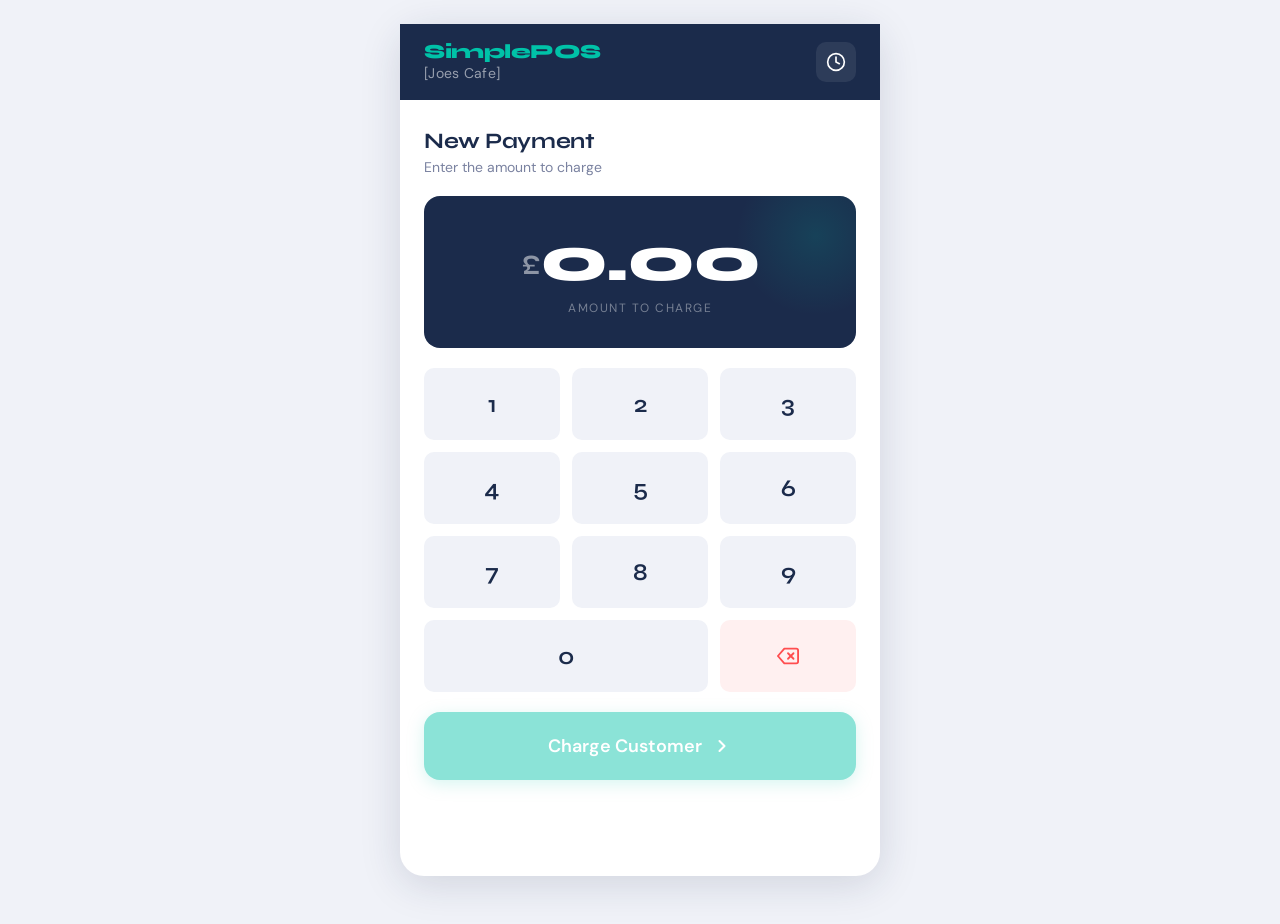
==== index.html @ ee6fab9e "Add POS frontend UI and payment flow Introduce a complete frontend for SimplePOS: add stylesheet (cs" ====
<!doctype html>
<html lang="en">
  <head>
    <meta charset="UTF-8" />
    <meta name="viewport" content="width=device-width, initial-scale=1.0" />
    <title>SimplePOS – Checkout</title>
    <link rel="stylesheet" href="css/style.css" />
  </head>
  <body>
    <div class="app-shell">
      <header class="app-header">
        <div class="logo">
          <span class="logo-name">SimplePOS</span>
          <span class="logo-merchant merchant-name">Loading...</span>
        </div>
        <div class="header-actions">
          <a
            href="pages/transactions.html"
            class="icon-btn"
            data-label="Transactions"
            title="Transactions"
          >
            <svg
              width="20"
              height="20"
              viewBox="0 0 24 24"
              fill="none"
              stroke="currentColor"
              stroke-width="2"
              stroke-linecap="round"
              stroke-linejoin="round"
            >
              <circle cx="12" cy="12" r="10" />
              <polyline points="12 6 12 12 16 14" />
            </svg>
          </a>
        </div>
      </header>

      <main class="app-main">
        <div>
          <p class="page-title">New Payment</p>
          <p class="page-subtitle">Enter the amount to charge</p>
        </div>

        <div class="amount-display">
          <div>
            <span class="currency-symbol">£</span
            ><span class="amount-value" id="amountDisplay">0.00</span>
          </div>
          <p class="amount-label">Amount to charge</p>
        </div>

        <div id="inlineError" class="inline-error">
          <span id="errorIcon"></span>
          <span id="errorMsg"></span>
        </div>

        <div class="numpad">
          <button class="numpad-btn" data-val="1">1</button>
          <button class="numpad-btn" data-val="2">2</button>
          <button class="numpad-btn" data-val="3">3</button>
          <button class="numpad-btn" data-val="4">4</button>
          <button class="numpad-btn" data-val="5">5</button>
          <button class="numpad-btn" data-val="6">6</button>
          <button class="numpad-btn" data-val="7">7</button>
          <button class="numpad-btn" data-val="8">8</button>
          <button class="numpad-btn" data-val="9">9</button>
          <button class="numpad-btn zero" data-val="0">0</button>
          <button
            class="numpad-btn delete"
            id="deleteBtn"
            type="button"
            title="Delete"
          ></button>
        </div>

        <button class="btn btn-primary btn-large" id="chargeBtn" disabled>
          Charge Customer
          <svg
            width="20"
            height="20"
            viewBox="0 0 24 24"
            fill="none"
            stroke="currentColor"
            stroke-width="2.5"
            stroke-linecap="round"
            stroke-linejoin="round"
          >
            <polyline points="9 18 15 12 9 6" />
          </svg>
        </button>
      </main>
    </div>

    <script src="js/app.js"></script>
    <script>
      // Amount is stored in pence (integer) to avoid float issues
      let amountPence = 0;

      const display = document.getElementById("amountDisplay");
      const chargeBtn = document.getElementById("chargeBtn");
      const deleteBtn = document.getElementById("deleteBtn");
      const errBox = document.getElementById("inlineError");
      const errMsg = document.getElementById("errorMsg");
      const errIcon = document.getElementById("errorIcon");

      deleteBtn.innerHTML = icons.delete;
      errIcon.innerHTML = icons.alert;

      function updateDisplay() {
        const pounds = (amountPence / 100).toFixed(2);
        display.textContent = pounds;
        chargeBtn.disabled = amountPence === 0;
        errBox.classList.remove("visible");
      }

      document.querySelectorAll(".numpad-btn[data-val]").forEach((btn) => {
        btn.addEventListener("click", () => {
          const val = btn.dataset.val;
          if (amountPence === 0 && val === "0") return; // no leading zeros
          if (amountPence.toString().length >= 7) return; // max £99,999.99
          amountPence = parseInt(amountPence.toString() + val, 10);
          updateDisplay();
        });
      });

      deleteBtn.addEventListener("click", () => {
        const str = amountPence.toString();
        amountPence = str.length <= 1 ? 0 : parseInt(str.slice(0, -1), 10);
        updateDisplay();
      });

      chargeBtn.addEventListener("click", () => {
        const amount = amountPence / 100;

        if (amount <= 0) {
          errMsg.textContent =
            "Invalid amount. Please enter an amount greater than £0.";
          errBox.classList.add("visible");
          return;
        }

        if (amount > 5000) {
          errMsg.textContent =
            "Transaction limit exceeded. Maximum charge is £5,000.";
          errBox.classList.add("visible");
          return;
        }

        session.set("pendingAmount", amount);
        window.location.href = "pages/payment-method.html";
      });
    </script>
  </body>
</html>
---- css/style.css ----
@import url("https://fonts.googleapis.com/css2?family=Syne:wght@400;500;600;700;800&family=DM+Sans:wght@300;400;500;600&display=swap");

/* ── Variables ── */
:root {
  --navy: #1b2b4b;
  --teal: #00c2a8;
  --teal-dark: #009e88;
  --green: #00c48c;
  --red: #ff4d4f;
  --bg: #f0f2f8;
  --surface: #ffffff;
  --border: #dde1ed;
  --text: #1a1a2e;
  --muted: #7a82a0;
  --shadow: 0 4px 24px rgba(27, 43, 75, 0.1);
  --shadow-lg: 0 8px 40px rgba(27, 43, 75, 0.15);
  --radius: 16px;
  --radius-sm: 10px;
}

/* ── Reset ── */
*,
*::before,
*::after {
  box-sizing: border-box;
  margin: 0;
  padding: 0;
}

html,
body {
  height: 100%;
  font-family: "DM Sans", sans-serif;
  background: var(--bg);
  color: var(--text);
  -webkit-font-smoothing: antialiased;
}

/* ── Layout ── */
.app-shell {
  min-height: 100vh;
  display: flex;
  flex-direction: column;
  max-width: 480px;
  margin: 0 auto;
  background: var(--surface);
  box-shadow: var(--shadow-lg);
  position: relative;
}

/* ── Header ── */
.app-header {
  background: var(--navy);
  padding: 18px 24px;
  display: flex;
  align-items: center;
  justify-content: space-between;
  position: sticky;
  top: 0;
  z-index: 100;
}

.app-header .logo {
  display: flex;
  flex-direction: column;
}

.app-header .logo-name {
  font-family: "Syne", sans-serif;
  font-weight: 800;
  font-size: 20px;
  color: var(--teal);
  letter-spacing: -0.5px;
  line-height: 1;
}

.app-header .logo-merchant {
  font-size: 14px;
  color: rgba(255, 255, 255, 0.55);
  font-weight: 400;
  margin-top: 2px;
  letter-spacing: 0.3px;
}

.app-header .logo-merchant::before {
  content: "[";
}

.app-header .logo-merchant::after {
  content: "]";
}

.app-header .header-actions {
  display: flex;
  gap: 8px;
  align-items: center;
}

.icon-btn {
  width: 40px;
  height: 40px;
  border-radius: 10px;
  border: none;
  background: rgba(255, 255, 255, 0.08);
  color: white;
  cursor: pointer;
  display: flex;
  align-items: center;
  justify-content: center;
  transition: background 0.2s;
  text-decoration: none;
  position: relative;
}

.icon-btn:hover {
  background: rgba(255, 255, 255, 0.16);
}

.icon-btn::after {
  content: attr(data-label);
  position: absolute;
  bottom: -36px;
  left: 50%;
  transform: translateX(-50%);
  background: var(--navy);
  color: white;
  font-size: 12px;
  font-weight: 500;
  padding: 6px 12px;
  border-radius: 6px;
  white-space: nowrap;
  opacity: 0;
  pointer-events: none;
  transition: opacity 0.2s;
  box-shadow: 0 2px 8px rgba(27, 43, 75, 0.2);
}

.icon-btn:hover::after {
  opacity: 1;
}

/* ── Modal ── */
.modal {
  position: fixed;
  top: 0;
  left: 0;
  width: 100%;
  height: 100%;
  display: flex;
  align-items: center;
  justify-content: center;
  z-index: 1000;
}

.modal-overlay {
  position: absolute;
  top: 0;
  left: 0;
  width: 100%;
  height: 100%;
  background: rgba(27, 43, 75, 0.4);
  backdrop-filter: blur(2px);
}

.modal-content {
  position: relative;
  background: var(--surface);
  border-radius: var(--radius);
  box-shadow: var(--shadow-lg);
  max-width: 400px;
  width: 90%;
  animation: slideUp 0.3s ease;
}

@keyframes slideUp {
  from {
    opacity: 0;
    transform: translateY(20px);
  }
  to {
    opacity: 1;
    transform: translateY(0);
  }
}

.modal-header {
  padding: 24px 24px 16px;
  border-bottom: 1.5px solid var(--border);
}

.modal-title {
  font-family: "Syne", sans-serif;
  font-weight: 700;
  font-size: 18px;
  color: var(--navy);
  margin: 0;
}

.modal-body {
  padding: 24px 24px;
  font-size: 14px;
  color: var(--text);
  line-height: 1.6;
}

.modal-amount {
  font-family: "Syne", sans-serif;
  font-weight: 700;
  color: var(--navy);
}

.modal-footer {
  padding: 16px 24px 24px;
  display: flex;
  gap: 12px;
  justify-content: flex-end;
}

/* ── Main content ── */
.app-main {
  flex: 1;
  padding: 28px 24px;
  display: flex;
  flex-direction: column;
  gap: 20px;
}

/* ── Page title ── */
.page-title {
  font-family: "Syne", sans-serif;
  font-weight: 700;
  font-size: 22px;
  color: var(--navy);
  letter-spacing: -0.3px;
}

.page-subtitle {
  font-size: 14px;
  color: var(--muted);
  margin-top: 4px;
}

/* ── Cards ── */
.card {
  background: var(--surface);
  border: 1.5px solid var(--border);
  border-radius: var(--radius);
  padding: 24px;
}

.card-flat {
  background: var(--bg);
  border-radius: var(--radius);
  padding: 24px;
}

/* ── Amount Display ── */
.amount-display {
  background: var(--navy);
  border-radius: var(--radius);
  padding: 32px 24px;
  text-align: center;
  position: relative;
  overflow: hidden;
}

.amount-display::before {
  content: "";
  position: absolute;
  top: -40px;
  right: -40px;
  width: 160px;
  height: 160px;
  background: radial-gradient(
    circle,
    rgba(0, 194, 168, 0.15) 0%,
    transparent 70%
  );
  border-radius: 50%;
}

.amount-display .currency-symbol {
  font-family: "Syne", sans-serif;
  font-size: 28px;
  font-weight: 700;
  color: rgba(255, 255, 255, 0.5);
  vertical-align: super;
  line-height: 1;
}

.amount-display .amount-value {
  font-family: "Syne", sans-serif;
  font-size: 64px;
  font-weight: 800;
  color: white;
  letter-spacing: -2px;
  line-height: 1;
}

.amount-display .amount-label {
  font-size: 12px;
  color: rgba(255, 255, 255, 0.4);
  margin-top: 8px;
  text-transform: uppercase;
  letter-spacing: 1.5px;
}

/* ── Numpad ── */
.numpad {
  display: grid;
  grid-template-columns: repeat(3, 1fr);
  gap: 12px;
}

.numpad-btn {
  height: 72px;
  border: none;
  border-radius: var(--radius-sm);
  background: var(--bg);
  font-family: "Syne", sans-serif;
  font-size: 24px;
  font-weight: 600;
  color: var(--navy);
  cursor: pointer;
  transition: all 0.15s;
  display: flex;
  align-items: center;
  justify-content: center;
  -webkit-tap-highlight-color: transparent;
}

.numpad-btn:active {
  background: var(--navy);
  color: white;
  transform: scale(0.96);
}

.numpad-btn.delete {
  background: #fff0f0;
  color: var(--red);
}

.numpad-btn.delete:active {
  background: var(--red);
  color: white;
}

.numpad-btn.zero {
  grid-column: span 2;
}

/* ── Buttons ── */
.btn {
  width: 100%;
  padding: 18px 24px;
  border: none;
  border-radius: var(--radius-sm);
  font-family: "DM Sans", sans-serif;
  font-size: 16px;
  font-weight: 600;
  cursor: pointer;
  transition: all 0.2s;
  display: flex;
  align-items: center;
  justify-content: center;
  gap: 10px;
  text-decoration: none;
  -webkit-tap-highlight-color: transparent;
}

.btn-primary {
  background: var(--teal);
  color: white;
  box-shadow: 0 4px 16px rgba(0, 194, 168, 0.35);
}

.btn-primary:hover {
  background: var(--teal-dark);
  transform: translateY(-1px);
}
.btn-primary:active {
  transform: translateY(0);
}

.btn-secondary {
  background: var(--bg);
  color: var(--navy);
  border: 1.5px solid var(--border);
}

.btn-secondary:hover {
  background: var(--border);
}

.btn-danger {
  background: #fff0f0;
  color: var(--red);
  border: 1.5px solid #ffd6d6;
}

.btn-danger:hover {
  background: var(--red);
  color: white;
}

.btn-navy {
  background: var(--navy);
  color: white;
}

.btn-navy:hover {
  background: #243860;
}

.btn-large {
  padding: 22px 24px;
  font-size: 18px;
  border-radius: var(--radius);
}

.btn:disabled {
  opacity: 0.45;
  cursor: not-allowed;
  transform: none !important;
}

/* ── Payment Method Cards ── */
.method-card {
  border: 2px solid var(--border);
  border-radius: var(--radius);
  padding: 24px;
  cursor: pointer;
  transition: all 0.2s;
  display: flex;
  align-items: center;
  gap: 18px;
  background: var(--surface);
  text-decoration: none;
  color: inherit;
}

.method-card:hover {
  border-color: var(--teal);
  box-shadow: 0 0 0 4px rgba(0, 194, 168, 0.08);
  transform: translateY(-2px);
}

.method-icon {
  width: 56px;
  height: 56px;
  border-radius: 14px;
  background: var(--navy);
  display: flex;
  align-items: center;
  justify-content: center;
  flex-shrink: 0;
}

.method-icon svg {
  color: var(--teal);
}

.method-info .method-title {
  font-family: "Syne", sans-serif;
  font-size: 17px;
  font-weight: 700;
  color: var(--navy);
}

.method-info .method-desc {
  font-size: 13px;
  color: var(--muted);
  margin-top: 3px;
}

/* ── Status screens ── */
.status-screen {
  flex: 1;
  display: flex;
  flex-direction: column;
  align-items: center;
  justify-content: center;
  text-align: center;
  padding: 40px 24px;
  gap: 20px;
}

.status-icon {
  width: 88px;
  height: 88px;
  border-radius: 50%;
  display: flex;
  align-items: center;
  justify-content: center;
  margin-bottom: 8px;
}

.status-icon.success {
  background: rgba(0, 196, 140, 0.12);
}
.status-icon.error {
  background: rgba(255, 77, 79, 0.1);
}
.status-icon.pending {
  background: rgba(27, 43, 75, 0.08);
}

.status-title {
  font-family: "Syne", sans-serif;
  font-size: 26px;
  font-weight: 800;
  color: var(--navy);
  letter-spacing: -0.5px;
}

.status-subtitle {
  font-size: 15px;
  color: var(--muted);
  max-width: 280px;
  line-height: 1.6;
}

/* ── Transaction list ── */
.txn-list {
  display: flex;
  flex-direction: column;
  gap: 10px;
}

.txn-item {
  display: flex;
  align-items: center;
  justify-content: space-between;
  padding: 16px 18px;
  background: var(--surface);
  border: 1.5px solid var(--border);
  border-radius: var(--radius-sm);
  cursor: pointer;
  transition: all 0.15s;
  text-decoration: none;
  color: inherit;
}

.txn-item:hover {
  border-color: var(--teal);
  box-shadow: 0 2px 12px rgba(0, 194, 168, 0.1);
}

.txn-left {
  display: flex;
  align-items: center;
  gap: 14px;
}

.txn-method-icon {
  width: 42px;
  height: 42px;
  border-radius: 10px;
  background: var(--bg);
  display: flex;
  align-items: center;
  justify-content: center;
  flex-shrink: 0;
}

.txn-ref {
  font-family: "Syne", sans-serif;
  font-size: 14px;
  font-weight: 700;
  color: var(--navy);
}

.txn-time {
  font-size: 12px;
  color: var(--muted);
  margin-top: 2px;
}

.txn-right {
  text-align: right;
}

.txn-amount {
  font-family: "Syne", sans-serif;
  font-size: 16px;
  font-weight: 700;
  color: var(--navy);
}

/* ── Badges ── */
.badge {
  display: inline-flex;
  align-items: center;
  gap: 4px;
  padding: 3px 10px;
  border-radius: 20px;
  font-size: 11px;
  font-weight: 600;
  text-transform: uppercase;
  letter-spacing: 0.5px;
  margin-top: 4px;
}

.badge-success {
  background: rgba(0, 196, 140, 0.12);
  color: #009e6a;
}
.badge-failed {
  background: rgba(255, 77, 79, 0.1);
  color: var(--red);
}
.badge-refunded {
  background: rgba(122, 130, 160, 0.12);
  color: var(--muted);
}

/* ── Detail rows ── */
.detail-row {
  display: flex;
  justify-content: space-between;
  align-items: center;
  padding: 14px 0;
  border-bottom: 1px solid var(--border);
}

.detail-row:last-child {
  border-bottom: none;
}

.detail-label {
  font-size: 13px;
  color: var(--muted);
  font-weight: 500;
}

.detail-value {
  font-size: 14px;
  font-weight: 600;
  color: var(--navy);
  text-align: right;
}

/* ── QR code ── */
.qr-wrapper {
  display: flex;
  flex-direction: column;
  align-items: center;
  gap: 16px;
}

.qr-box {
  width: 200px;
  height: 200px;
  background: white;
  border: 3px solid var(--navy);
  border-radius: 16px;
  display: flex;
  align-items: center;
  justify-content: center;
  padding: 12px;
}

.qr-box svg {
  width: 100%;
  height: 100%;
}

.countdown-ring {
  position: relative;
  width: 64px;
  height: 64px;
}

.countdown-ring svg {
  transform: rotate(-90deg);
}

.countdown-ring .ring-bg {
  fill: none;
  stroke: var(--border);
  stroke-width: 4;
}

.countdown-ring .ring-progress {
  fill: none;
  stroke: var(--teal);
  stroke-width: 4;
  stroke-linecap: round;
  transition: stroke-dashoffset 1s linear;
}

.countdown-number {
  position: absolute;
  inset: 0;
  display: flex;
  align-items: center;
  justify-content: center;
  font-family: "Syne", sans-serif;
  font-size: 20px;
  font-weight: 800;
  color: var(--navy);
}

/* ── Card waiting ── */
.card-wait {
  display: flex;
  flex-direction: column;
  align-items: center;
  gap: 20px;
  padding: 32px 0;
}

.pulse-ring {
  position: relative;
  width: 120px;
  height: 120px;
  display: flex;
  align-items: center;
  justify-content: center;
}

.pulse-ring::before,
.pulse-ring::after {
  content: "";
  position: absolute;
  border-radius: 50%;
  border: 2px solid var(--teal);
  animation: pulse-out 2s ease-out infinite;
}

.pulse-ring::after {
  animation-delay: 1s;
}

@keyframes pulse-out {
  0% {
    width: 60px;
    height: 60px;
    opacity: 0.8;
  }
  100% {
    width: 120px;
    height: 120px;
    opacity: 0;
  }
}

.card-icon-center {
  width: 64px;
  height: 64px;
  background: var(--navy);
  border-radius: 16px;
  display: flex;
  align-items: center;
  justify-content: center;
  z-index: 1;
}

/* ── Spinner ── */
.spinner {
  width: 48px;
  height: 48px;
  border: 3px solid var(--border);
  border-top-color: var(--teal);
  border-radius: 50%;
  animation: spin 0.8s linear infinite;
}

@keyframes spin {
  to {
    transform: rotate(360deg);
  }
}

/* ── Amount summary strip ── */
.amount-strip {
  background: var(--navy);
  border-radius: var(--radius-sm);
  padding: 14px 18px;
  display: flex;
  justify-content: space-between;
  align-items: center;
}

.amount-strip .strip-label {
  font-size: 12px;
  color: rgba(255, 255, 255, 0.5);
  text-transform: uppercase;
  letter-spacing: 1px;
}

.amount-strip .strip-amount {
  font-family: "Syne", sans-serif;
  font-size: 22px;
  font-weight: 800;
  color: white;
}

/* ── Toast / inline error ── */
.inline-error {
  background: #fff0f0;
  border: 1.5px solid #ffd6d6;
  border-radius: var(--radius-sm);
  padding: 14px 18px;
  font-size: 14px;
  color: var(--red);
  font-weight: 500;
  display: none;
  align-items: center;
  gap: 10px;
}

.inline-error.visible {
  display: flex;
}

/* ── Empty state ── */
.empty-state {
  display: flex;
  flex-direction: column;
  align-items: center;
  justify-content: center;
  padding: 60px 24px;
  gap: 12px;
  text-align: center;
}

.empty-state svg {
  color: var(--border);
}

.empty-state p {
  font-size: 14px;
  color: var(--muted);
}

/* ── Back button ── */
.back-btn {
  display: inline-flex;
  align-items: center;
  gap: 6px;
  font-size: 14px;
  font-weight: 500;
  color: var(--muted);
  text-decoration: none;
  margin-bottom: 4px;
  transition: color 0.2s;
}

.back-btn:hover {
  color: var(--navy);
}

/* ── Divider ── */
.divider {
  height: 1px;
  background: var(--border);
  margin: 4px 0;
}

/* ── Responsive ── */
@media (min-width: 480px) {
  .app-shell {
    margin: 24px auto;
    min-height: calc(100vh - 48px);
    border-radius: 24px;
  }
}

@media (max-width: 360px) {
  .numpad-btn {
    height: 60px;
    font-size: 20px;
  }
  .amount-display .amount-value {
    font-size: 52px;
  }
}
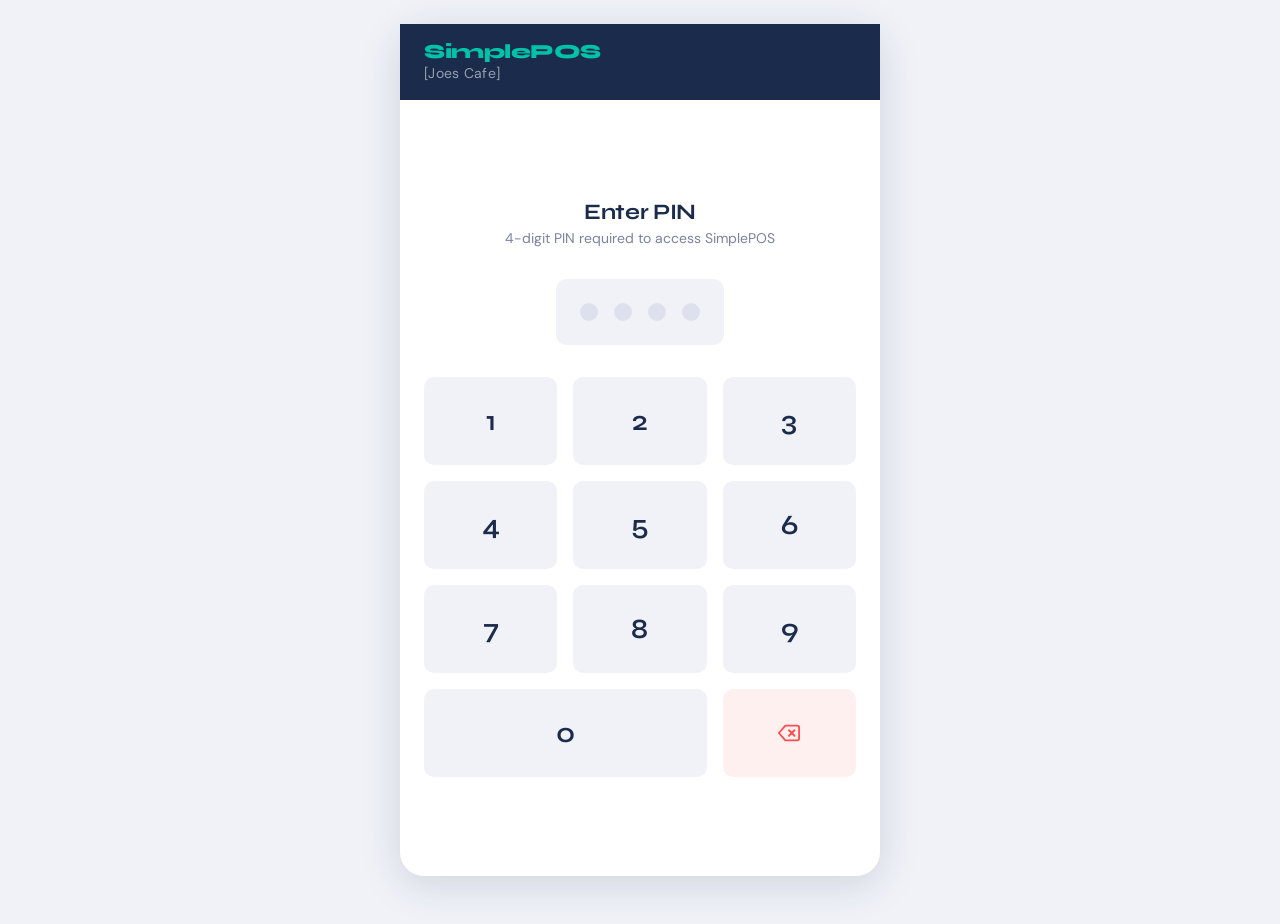
==== commit 94dd44d1: "Add PIN login, session guards & UI improvements Introduce a new PIN-based login flow and session pro" ====
--- a/index.html
+++ b/index.html
@@ -18,7 +18,6 @@
             href="pages/transactions.html"
             class="icon-btn"
             data-label="Transactions"
-            title="Transactions"
           >
             <svg
               width="20"
@@ -34,6 +33,27 @@
               <polyline points="12 6 12 12 16 14" />
             </svg>
           </a>
+          <button
+            id="logoutBtn"
+            class="icon-btn"
+            data-label="Logout"
+            type="button"
+          >
+            <svg
+              width="20"
+              height="20"
+              viewBox="0 0 24 24"
+              fill="none"
+              stroke="currentColor"
+              stroke-width="2"
+              stroke-linecap="round"
+              stroke-linejoin="round"
+            >
+              <path d="M9 21H5a2 2 0 0 1-2-2V5a2 2 0 0 1 2-2h4" />
+              <polyline points="16 8 20 12 16 16" />
+              <line x1="9" y1="12" x2="20" y2="12" />
+            </svg>
+          </button>
         </div>
       </header>
 
@@ -95,6 +115,12 @@
 
     <script src="js/app.js"></script>
     <script>
+      // Session guard
+      if (sessionStorage.getItem("authenticated") !== "true") {
+        window.location.href = "pages/login.html";
+      }
+    </script>
+    <script>
       // Amount is stored in pence (integer) to avoid float issues
       let amountPence = 0;
 
@@ -107,6 +133,13 @@
 
       deleteBtn.innerHTML = icons.delete;
       errIcon.innerHTML = icons.alert;
+
+      // Logout handler
+      document.getElementById("logoutBtn").addEventListener("click", () => {
+        sessionStorage.removeItem("authenticated");
+        sessionStorage.clear();
+        window.location.href = "pages/login.html";
+      });
 
       function updateDisplay() {
         const pounds = (amountPence / 100).toFixed(2);
--- a/css/style.css
+++ b/css/style.css
@@ -159,6 +159,7 @@
   width: 100%;
   height: 100%;
   background: rgba(27, 43, 75, 0.4);
+  -webkit-backdrop-filter: blur(2px);
   backdrop-filter: blur(2px);
 }
 
@@ -294,7 +295,12 @@
   font-weight: 800;
   color: white;
   letter-spacing: -2px;
-  line-height: 1;
+  line-height: 1.1;
+  max-width: 100%;
+  overflow: hidden;
+  word-break: break-word;
+  word-wrap: break-word;
+  display: block;
 }
 
 .amount-display .amount-label {
@@ -309,16 +315,17 @@
 .numpad {
   display: grid;
   grid-template-columns: repeat(3, 1fr);
-  gap: 12px;
+  gap: 16px;
+  width: 100%;
 }
 
 .numpad-btn {
-  height: 72px;
+  height: 88px;
   border: none;
   border-radius: var(--radius-sm);
   background: var(--bg);
   font-family: "Syne", sans-serif;
-  font-size: 24px;
+  font-size: 28px;
   font-weight: 600;
   color: var(--navy);
   cursor: pointer;
@@ -638,6 +645,10 @@
   font-weight: 600;
   color: var(--navy);
   text-align: right;
+  max-width: 180px;
+  overflow: hidden;
+  word-break: break-word;
+  word-wrap: break-word;
 }
 
 /* ── QR code ── */
@@ -794,6 +805,12 @@
   font-size: 22px;
   font-weight: 800;
   color: white;
+  max-width: 200px;
+  overflow: hidden;
+  word-break: break-word;
+  word-wrap: break-word;
+  line-height: 1.1;
+  display: block;
 }
 
 /* ── Toast / inline error ── */
@@ -814,6 +831,24 @@
   display: flex;
 }
 
+.error-close-btn {
+  border: none;
+  background: none;
+  color: var(--red);
+  cursor: pointer;
+  padding: 4px;
+  display: flex;
+  align-items: center;
+  justify-content: center;
+  transition: all 0.15s;
+  flex-shrink: 0;
+}
+
+.error-close-btn:active {
+  transform: scale(0.9);
+  opacity: 0.7;
+}
+
 /* ── Empty state ── */
 .empty-state {
   display: flex;
@@ -838,17 +873,22 @@
 .back-btn {
   display: inline-flex;
   align-items: center;
-  gap: 6px;
-  font-size: 14px;
-  font-weight: 500;
-  color: var(--muted);
+  gap: 8px;
+  padding: 12px 16px;
+  border-radius: var(--radius-sm);
+  font-size: 15px;
+  font-weight: 600;
+  color: var(--navy);
+  background: var(--bg);
   text-decoration: none;
-  margin-bottom: 4px;
-  transition: color 0.2s;
+  margin-bottom: 12px;
+  transition: all 0.2s;
+  border: 1.5px solid transparent;
 }
 
 .back-btn:hover {
-  color: var(--navy);
+  background: var(--border);
+  border-color: var(--border);
 }
 
 /* ── Divider ── */
@@ -856,6 +896,105 @@
   height: 1px;
   background: var(--border);
   margin: 4px 0;
+}
+
+/* ── Filters ── */
+.filters-card {
+  background: var(--bg);
+  border-radius: var(--radius-sm);
+  padding: 16px;
+  display: flex;
+  flex-direction: column;
+  gap: 12px;
+}
+
+.filter-row {
+  display: flex;
+  gap: 12px;
+  align-items: flex-end;
+}
+
+.filter-group {
+  flex: 1;
+  display: flex;
+  flex-direction: column;
+  gap: 6px;
+}
+
+.filter-label {
+  font-size: 12px;
+  font-weight: 600;
+  color: var(--muted);
+  text-transform: uppercase;
+  letter-spacing: 0.5px;
+}
+
+.filter-input {
+  padding: 10px 12px;
+  border: 1.5px solid var(--border);
+  border-radius: 8px;
+  font-size: 14px;
+  font-family: "DM Sans", sans-serif;
+  color: var(--text);
+  background: white;
+  transition: border-color 0.2s;
+}
+
+.filter-input:focus {
+  outline: none;
+  border-color: var(--teal);
+  box-shadow: 0 0 0 3px rgba(0, 194, 168, 0.1);
+}
+
+.filter-input::placeholder {
+  color: var(--muted);
+}
+
+/* ── Daily Transaction Groups ── */
+.txn-day-group {
+  display: flex;
+  flex-direction: column;
+  gap: 8px;
+  margin-bottom: 16px;
+}
+
+.txn-day-header {
+  font-family: "Syne", sans-serif;
+  font-weight: 700;
+  font-size: 13px;
+  color: var(--muted);
+  text-transform: uppercase;
+  letter-spacing: 0.5px;
+  padding: 8px 12px 0;
+  margin: 0;
+}
+
+/* ── Login PIN Display ── */
+.login-pin-display {
+  padding: 24px;
+  background: var(--bg);
+  border-radius: var(--radius-sm);
+  display: flex;
+  justify-content: center;
+}
+
+.pin-dots {
+  display: flex;
+  gap: 16px;
+}
+
+.pin-dot {
+  width: 18px;
+  height: 18px;
+  border-radius: 50%;
+  background: var(--border);
+  transition: all 0.2s ease;
+  position: relative;
+}
+
+.pin-dot.filled {
+  background: var(--teal);
+  box-shadow: 0 0 0 2px rgba(0, 194, 168, 0.3);
 }
 
 /* ── Responsive ── */
